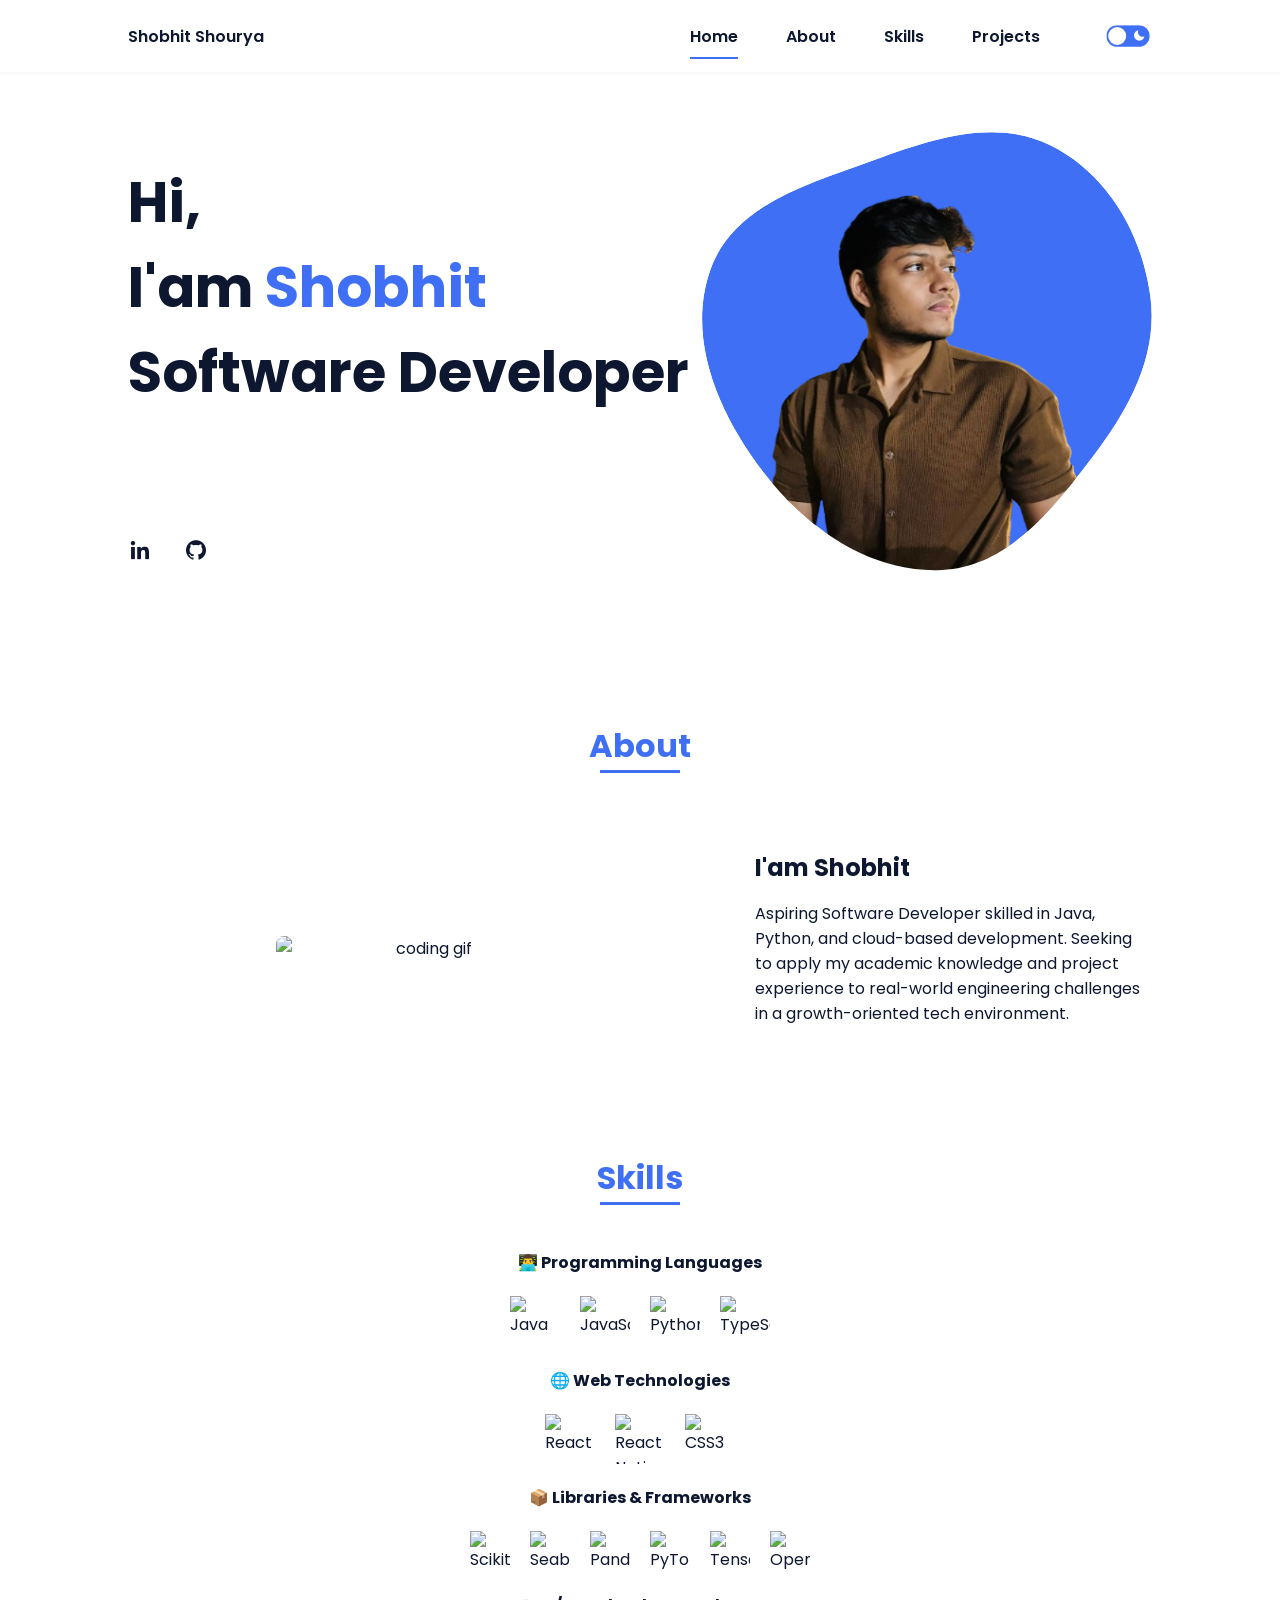
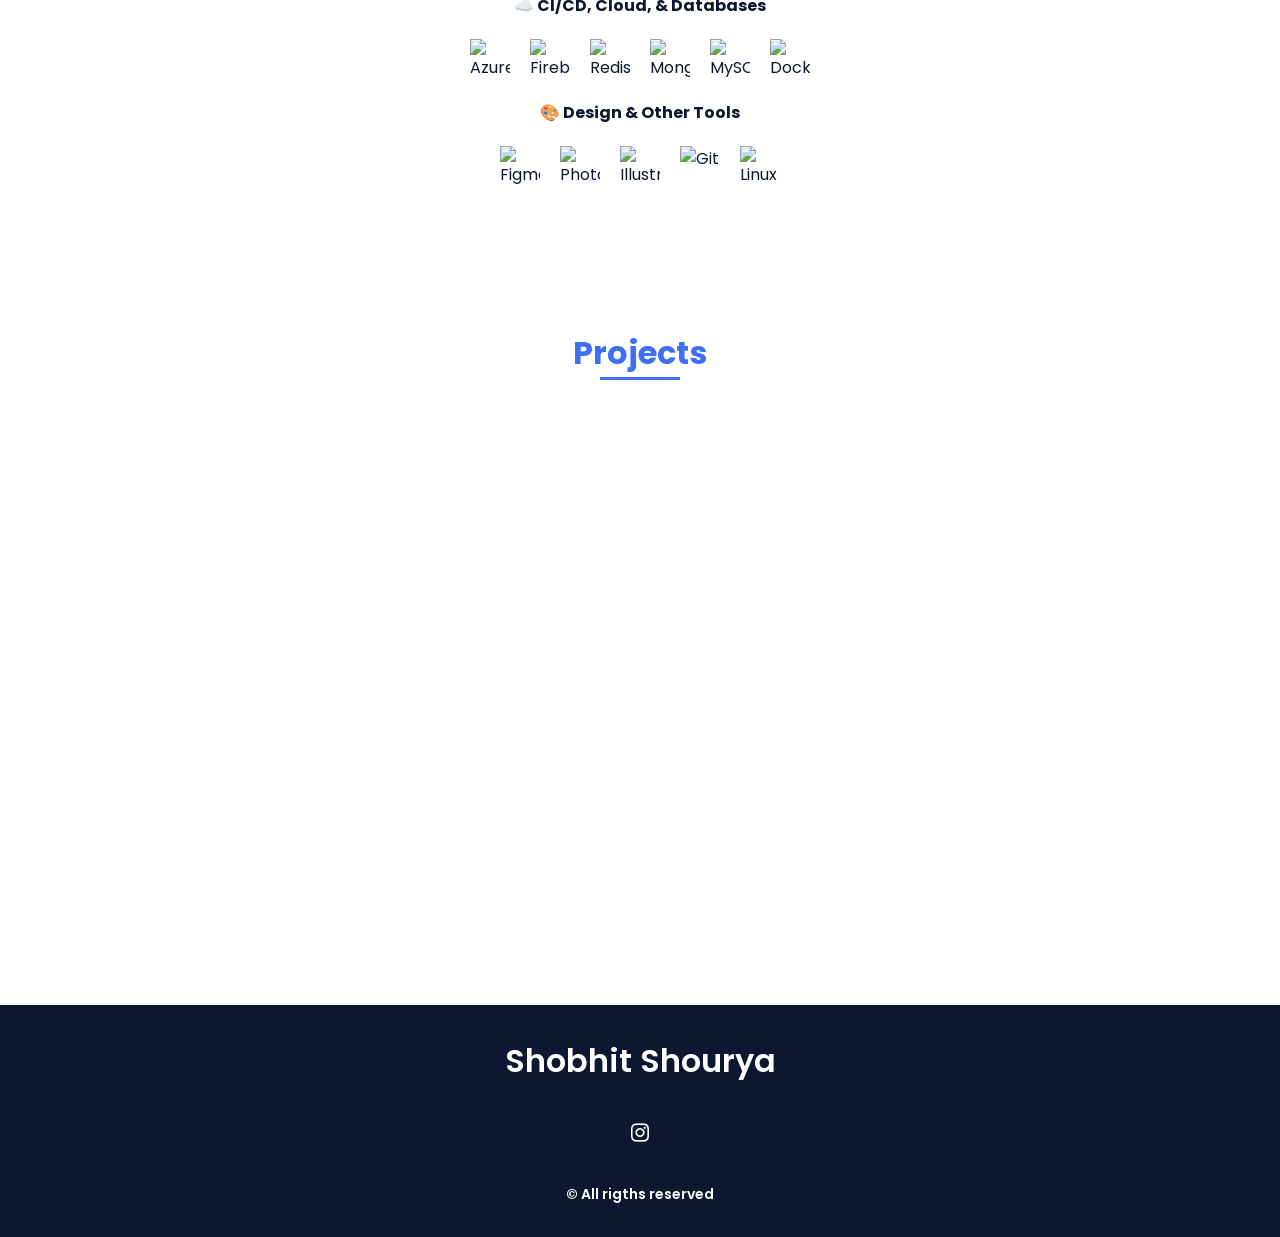
==== index.html @ bffdf773 "Add files via upload" ====
<!DOCTYPE html>
<html lang="en">
    <head>
        <meta charset="UTF-8">
        <meta name="viewport" content="width=device-width, initial-scale=1.0">

        <link rel="stylesheet" href="styles.css">

        <!-- =====BOX ICONS===== -->
        <link href='https://cdn.jsdelivr.net/npm/boxicons@2.0.5/css/boxicons.min.css' rel='stylesheet'>

        <title>Portfolio website complete</title>
    </head>
    <body>
        <!--===== HEADER =====-->
        <header class="l-header">
            <nav class="nav bd-grid">
                <div>
                    <a href="#" class="nav__logo">Shobhit Shourya</a>
                </div>

                <div class="nav__menu" id="nav-menu">
                    <ul class="nav__list">
                        <li class="nav__item"><a href="#home" class="nav__link active-link">Home</a></li>
                        <li class="nav__item"><a href="#about" class="nav__link">About</a></li>
                        <li class="nav__item"><a href="#skills" class="nav__link">Skills</a></li>
                        <li class="nav__item"><a href="#work" class="nav__link">Projects</a></li>
                        <li class="nav__item">
                            <div class="theme-switch">
                                <input type="checkbox" id="theme-toggle" class="theme-toggle">
                                <label for="theme-toggle" class="toggle-label">
                                    <i class='bx bxs-sun'></i>
                                    <i class='bx bxs-moon'></i>
                                </label>
                            </div>
                        </li>
                    </ul>
                </div>

                <div class="nav__toggle" id="nav-toggle">
                    <i class='bx bx-menu'></i>
                </div>
            </nav>
        </header>

        <main class="l-main">
            <!--===== HOME =====-->
            <section class="home bd-grid" id="home">
                <div class="home__data">
                    <h1 class="home__title">Hi,<br>I'am <span class="home__title-color">Shobhit</span><br> Software Developer</h1>
                </div>

                <div class="home__social">
                    <a href="https://www.linkedin.com/in/shobhit-shourya-35b3a8248/" class="home__social-icon"><i class='bx bxl-linkedin'></i></a>
                    <a href="https://github.com/shob0902" class="home__social-icon"><i class='bx bxl-github' ></i></a>
                </div>

                <div class="home__img">
                    <svg class="home__blob" viewBox="0 0 479 467" xmlns="http://www.w3.org/2000/svg" xmlns:xlink="http://www.w3.org/1999/xlink">
                        <mask id="mask0" mask-type="alpha">
                            <path d="M9.19024 145.964C34.0253 76.5814 114.865 54.7299 184.111 29.4823C245.804 6.98884 311.86 -14.9503 370.735 14.143C431.207 44.026 467.948 107.508 477.191 174.311C485.897 237.229 454.931 294.377 416.506 344.954C373.74 401.245 326.068 462.801 255.442 466.189C179.416 469.835 111.552 422.137 65.1576 361.805C17.4835 299.81 -17.1617 219.583 9.19024 145.964Z"/>
                        </mask>
                        <g mask="url(#mask0)">
                            <path d="M9.19024 145.964C34.0253 76.5814 114.865 54.7299 184.111 29.4823C245.804 6.98884 311.86 -14.9503 370.735 14.143C431.207 44.026 467.948 107.508 477.191 174.311C485.897 237.229 454.931 294.377 416.506 344.954C373.74 401.245 326.068 462.801 255.442 466.189C179.416 469.835 111.552 422.137 65.1576 361.805C17.4835 299.81 -17.1617 219.583 9.19024 145.964Z"/>
                            <image class="home__blob-img" x="50" y="60" href="pw1.png"/>
                        </g>
                    </svg>
                </div>
            </section>

            <!--===== ABOUT =====-->
            <section class="about section " id="about">
                <h2 class="section-title">About</h2>

                <div class="about__container bd-grid">
                    <div class="about__img">
                        <div align="center" style="margin-top: 20px;">
   <div align="center" style="margin-top: 20px;">
  <img src="https://media4.giphy.com/media/v1.Y2lkPTc5MGI3NjExeThmNGhtN3R1dTJmMWxxcmoyODR4ZnVrZjJjd2I2Mzg4M2p2MDBqcCZlcD12MV9pbnRlcm5hbF9naWZfYnlfaWQmY3Q9Zw/f3iwJFOVOwuy7K6FFw/giphy.gif" 
       alt="coding gif" 
       class="about__gif">
</div>

</div>

                    </div>
                    
                    <div>
                        <h2 class="about__subtitle">I'am Shobhit</h2>
                        <p class="about__text">Aspiring Software Developer skilled in Java, Python, and cloud-based development. Seeking to apply my academic knowledge and project experience to real-world engineering challenges in a growth-oriented tech environment.</p>           
                    </div>                                   
                </div>
            </section>

            <!--===== SKILLS =====-->
            <section class="skills section" id="skills">
                <h2 class="section-title">Skills</h2>

               <h4 align="center">👨‍💻 Programming Languages</h4>
<div class="icon-row">
  <img src="https://raw.githubusercontent.com/devicons/devicon/master/icons/java/java-original.svg" alt="Java" width="50" height="50"/>
  <img src="https://raw.githubusercontent.com/devicons/devicon/master/icons/javascript/javascript-original.svg" alt="JavaScript" width="50" height="50"/>
  <img src="https://raw.githubusercontent.com/devicons/devicon/master/icons/python/python-original.svg" alt="Python" width="50" height="50"/>
  <img src="https://raw.githubusercontent.com/devicons/devicon/master/icons/typescript/typescript-original.svg" alt="TypeScript" width="50" height="50"/>
</div>

<h4 align="center">🌐 Web Technologies</h4>
<div class="icon-row">
  <img src="https://raw.githubusercontent.com/devicons/devicon/master/icons/react/react-original-wordmark.svg" alt="React" width="50" height="50"/>
  <img src="https://reactnative.dev/img/header_logo.svg" alt="React Native" width="50" height="50"/>
  <img src="https://raw.githubusercontent.com/devicons/devicon/master/icons/css3/css3-original-wordmark.svg" alt="CSS3" width="50" height="50"/>
</div>

<h4 align="center">📦 Libraries & Frameworks</h4>
<div class="icon-row">
  <img src="https://upload.wikimedia.org/wikipedia/commons/0/05/Scikit_learn_logo_small.svg" alt="Scikit Learn" width="40" height="40"/>
  <img src="https://seaborn.pydata.org/_images/logo-mark-lightbg.svg" alt="Seaborn" width="40" height="40"/>
  <img src="https://raw.githubusercontent.com/devicons/devicon/2ae2a900d2f041da66e950e4d48052658d850630/icons/pandas/pandas-original.svg" alt="Pandas" width="40" height="40"/> 
  <img src="https://www.vectorlogo.zone/logos/pytorch/pytorch-icon.svg" alt="PyTorch" width="40" height="40"/>
  <img src="https://www.vectorlogo.zone/logos/tensorflow/tensorflow-icon.svg" alt="TensorFlow" width="40" height="40"/>
  <img src="https://opencv.org/wp-content/uploads/2020/07/OpenCV_logo_no_text.png" alt="OpenCV" width="40" height="40"/>
</div>

<h4 align="center">☁️ CI/CD, Cloud, & Databases</h4>
<div class="icon-row">
  <img src="https://www.vectorlogo.zone/logos/microsoft_azure/microsoft_azure-icon.svg" alt="Azure" width="40" height="40"/> 
  <img src="https://www.vectorlogo.zone/logos/firebase/firebase-icon.svg" alt="Firebase" width="40" height="40"/> 
  <img src="https://www.vectorlogo.zone/logos/redis/redis-icon.svg" alt="Redis" width="40" height="40"/>
  <img src="https://raw.githubusercontent.com/devicons/devicon/master/icons/mongodb/mongodb-original-wordmark.svg" alt="MongoDB" width="40" height="40"/> 
  <img src="https://raw.githubusercontent.com/devicons/devicon/master/icons/mysql/mysql-original-wordmark.svg" alt="MySQL" width="40" height="40"/> 
  <img src="https://raw.githubusercontent.com/devicons/devicon/master/icons/docker/docker-original-wordmark.svg" alt="Docker" width="40" height="40"/>
</div>

<h4 align="center">🎨 Design & Other Tools</h4>
<div class="icon-row">
  <img src="https://www.vectorlogo.zone/logos/figma/figma-icon.svg" alt="Figma" width="40" height="40"/> 
  <img src="https://raw.githubusercontent.com/devicons/devicon/master/icons/photoshop/photoshop-line.svg" alt="Photoshop" width="40" height="40"/> 
  <img src="https://www.vectorlogo.zone/logos/adobe_illustrator/adobe_illustrator-icon.svg" alt="Illustrator" width="40" height="40"/>
  <img src="https://raw.githubusercontent.com/devicons/devicon/master/icons/git/git-original.svg" alt="Git" width="40" height="40"/> 
  <img src="https://raw.githubusercontent.com/devicons/devicon/master/icons/linux/linux-original.svg" alt="Linux" width="40" height="40"/> 
</div>


            </section>

            <!--===== WORK =====-->
           <section class="work section" id="work">
   <h2 class="section-title">Projects</h2>
  <div class="projects-container">
    
    <div class="project-card">
      <h3>Brain Dump to Code</h3>
      <p><b>Tech Stack:</b> TypeScript, VS Code API</p>
      <p><b>Description:</b> A VS Code extension that converts natural language instructions into runnable code across multiple languages, streamlining development and boosting productivity.</p>
    </div>

   <div class="project-card">
  <h3>AutismScope</h3>
  <p><b>Tech Stack:</b> React, Flask, scikit-learn, Docker</p>
  <p><b>Description:</b> Built a full-stack ML Autism Predictor (95% accuracy) with responsive glassmorphism UI/UX design. 
     Deployed via Docker for scalable local/cloud use, achieving sub-second prediction latency and 40% improved engagement.</p>
</div>

<div class="project-card">
  <h3>Stock Price Predictor with Real Market Data</h3>
  <p><b>Tech Stack:</b> TensorFlow.js, Python, yfinance</p>
  <p><b>Description:</b> Developed a web-based stock price predictor using LSTM with 85%+ accuracy on 3 years of Yahoo Finance data. 
     Automated pipeline with 8,400+ data points for weekly retraining and real-time predictions in under 30 seconds.</p>
</div>

    <div class="project-card">
      <h3>Scribl</h3>
      <p><b>Tech Stack:</b> JavaScript</p>
      <p><b>Description:</b> A simple yet elegant note-taking web app designed for ease of thought organization and management—helping users jot down, organize, and retrieve ideas effortlessly.</p>
    </div>

    <div class="project-card">
      <h3>CleanIT</h3>
      <p><b>Tech Stack:</b> TypeScript</p>
      <p><b>Description:</b> A smart and user-friendly scheduling application designed for hostel students. It allows users to conveniently book and manage room cleaning services around their schedules.</p>
    </div>

    <div class="project-card">
      <h3>Password Generator</h3>
      <p><b>Tech Stack:</b> Python (Tkinter GUI)</p>
      <p><b>Description:</b> A GUI-based password generator that creates secure, customizable passwords by combining uppercase, lowercase letters, numbers, and symbols—prioritizing ease of use and security.</p>
    </div>

  </div>
</section>

<footer class="footer">
            <p class="footer__title">Shobhit Shourya</p>
            <div class="footer__social">
                <a href="https://www.instagram.com/shobhit.shourya/" class="footer__icon"><i class='bx bxl-instagram' ></i></a>
            </div>
            <p class="footer__copy">&#169; All rigths reserved</p>
        </footer>

        <!--===== SCROLL REVEAL =====-->
        <script src="https://unpkg.com/scrollreveal"></script>

        <!--===== MAIN JS =====-->
        <script src="assets/js/main.js"></script>

        <!--===== THEME SWITCH =====-->
        <script>
            const themeToggle = document.getElementById('theme-toggle');
            const body = document.body;
            
            // Check for saved theme preference
            const currentTheme = localStorage.getItem('theme');
            if (currentTheme) {
                body.classList.add(currentTheme);
                if (currentTheme === 'dark-theme') {
                    themeToggle.checked = true;
                }
            }

            // Handle theme switch
            themeToggle.addEventListener('change', function() {
                if (this.checked) {
                    body.classList.add('dark-theme');
                    localStorage.setItem('theme', 'dark-theme');
                } else {
                    body.classList.remove('dark-theme');
                    localStorage.setItem('theme', 'light-theme');
                }
            });
        </script>

        <!--===== SCROLL TO TOP BUTTON =====-->
        <div class="scrolltop" id="scroll-top">
            <i class='bx bx-chevron-up scrolltop__icon'></i>
        </div>

        <!--===== SCROLL JS =====-->
        <script>
            // Show scroll top button when scrolling down
            const scrollTop = document.getElementById('scroll-top');
            window.addEventListener('scroll', function() {
                if (this.scrollY >= 560) {
                    scrollTop.classList.add('show-scroll');
                } else {
                    scrollTop.classList.remove('show-scroll');
                }
            });

            // Smooth scroll to top when clicking the button
            scrollTop.addEventListener('click', function() {
                window.scrollTo({
                    top: 0,
                    behavior: 'smooth'
                });
            });

            // Smooth scroll for navigation links
            document.querySelectorAll('a[href^="#"]').forEach(anchor => {
                anchor.addEventListener('click', function(e) {
                    e.preventDefault();
                    const target = document.querySelector(this.getAttribute('href'));
                    if (target) {
                        target.scrollIntoView({
                            behavior: 'smooth',
                            block: 'start'
                        });
                    }
                });
            });
        </script>
    </body>
</html>
---- styles.css ----
/*===== GOOGLE FONTS =====*/
@import url("https://fonts.googleapis.com/css2?family=Poppins:wght@400;600;700&display=swap");
/*===== VARIABLES CSS =====*/
:root {
  --header-height: 3rem;
  --font-semi: 600;
  /*===== Colores =====*/
  /*Purple 260 - Red 355 - Blue 224 - Pink 340*/
  /* HSL color mode */
  --hue-color: 224;
  --first-color: hsl(var(--hue-color), 89%, 60%);
  --second-color: hsl(var(--hue-color), 56%, 12%);
  --body-bg: #fff;
  --text-color: var(--second-color);
  --container-bg: #fff;
  /*===== Fuente y tipografia =====*/
  --body-font: "Poppins", sans-serif;
  --big-font-size: 2rem;
  --h2-font-size: 1.25rem;
  --normal-font-size: .938rem;
  --smaller-font-size: .75rem;
  /*===== Margenes =====*/
  --mb-2: 1rem;
  --mb-4: 2rem;
  --mb-5: 2.5rem;
  --mb-6: 3rem;
  /*===== z index =====*/
  --z-back: -10;
  --z-fixed: 100;
}
@media screen and (min-width: 968px) {
  :root {
    --big-font-size: 3.5rem;
    --h2-font-size: 2rem;
    --normal-font-size: 1rem;
    --smaller-font-size: .875rem;
  }
}

/*===== BASE =====*/
*, ::before, ::after {
  box-sizing: border-box;
}

html {
  scroll-behavior: smooth;
}

html, body {
  transition: background-color 0.3s ease, color 0.3s ease;
}

html {
  background-color: var(--body-bg, #fff);
}

body {
  margin: var(--header-height) 0 0 0;
  font-family: var(--body-font);
  font-size: var(--normal-font-size);
  color: var(--second-color);
  background-color: var(--body-bg, #fff);
  min-height: 100vh;
}

h1, h2, p {
  margin: 0;
}

ul {
  margin: 0;
  padding: 0;
  list-style: none;
}

a {
  text-decoration: none;
}

img {
  max-width: 100%;
  height: auto;
  display: block;
}

/*===== CLASS CSS ===== */
.section-title {
  position: relative;
  font-size: var(--h2-font-size);
  color: var(--first-color);
  margin-top: var(--mb-2);
  margin-bottom: var(--mb-4);
  text-align: center;
}
.section-title::after {
  position: absolute;
  content: "";
  width: 64px;
  height: 0.18rem;
  left: 0;
  right: 0;
  margin: auto;
  top: 2rem;
  background-color: var(--first-color);
}

.section {
  padding-top: 3rem;
  padding-bottom: 2rem;
}

/*===== LAYOUT =====*/
.bd-grid {
  max-width: 1024px;
  display: grid;
  margin-left: var(--mb-2);
  margin-right: var(--mb-2);
}

.l-header {
  width: 100%;
  position: fixed;
  top: 0;
  left: 0;
  z-index: var(--z-fixed);
  background-color: #fff;
  box-shadow: 0 1px 4px rgba(146, 161, 176, 0.15);
}

/*===== NAV =====*/
.nav {
  height: var(--header-height);
  display: flex;
  justify-content: space-between;
  align-items: center;
  font-weight: var(--font-semi);
}
@media screen and (max-width: 767px) {
  .nav__menu {
    position: fixed;
    top: var(--header-height);
    right: -100%;
    width: 80%;
    height: 100%;
    padding: 2rem;
    background-color: var(--second-color);
    transition: 0.5s;
  }
}
.nav__item {
  margin-bottom: var(--mb-4);
}
.nav__link {
  position: relative;
  color: #fff;
}
.nav__link:hover {
  position: relative;
}
.nav__link:hover::after {
  position: absolute;
  content: "";
  width: 100%;
  height: 0.18rem;
  left: 0;
  top: 2rem;
  background-color: var(--first-color);
}
.nav__logo {
  color: var(--second-color);
}
.nav__toggle {
  color: var(--second-color);
  font-size: 1.5rem;
  cursor: pointer;
}

/*Active menu*/
.active-link::after {
  position: absolute;
  content: "";
  width: 100%;
  height: 0.18rem;
  left: 0;
  top: 2rem;
  background-color: var(--first-color);
}

/*=== Show menu ===*/
.show {
  right: 0;
}

/*===== HOME =====*/
.home {
  position: relative;
  row-gap: 5rem;
  padding: 4rem 0 5rem;
}
.home__data {
  align-self: center;
}
.home__title {
  font-size: var(--big-font-size);
  margin-bottom: var(--mb-5);
}
.home__title-color {
  color: var(--first-color);
}
.home__social {
  display: flex;
  flex-direction: column;
}
.home__social-icon {
  width: max-content;
  margin-bottom: var(--mb-2);
  font-size: 1.5rem;
  color: var(--second-color);
}
.home__social-icon:hover {
  color: var(--first-color);
}
.home__img {
  position: absolute;
  right: 0;
  bottom: 0;
  width: 260px;
}
.home__blob {
  fill: var(--first-color);
}
.home__blob-img {
  width: 360px;
}

/*BUTTONS*/
.button {
  display: inline-block;
  background-color: var(--first-color);
  color: #fff;
  padding: 0.75rem 2.5rem;
  font-weight: var(--font-semi);
  border-radius: 0.5rem;
  transition: 0.3s;
}
.button:hover {
  box-shadow: 0px 10px 36px rgba(0, 0, 0, 0.15);
}

/* ===== ABOUT =====*/
.about__container {
  row-gap: 2rem;
  text-align: center;
}
.about__subtitle {
  margin-bottom: var(--mb-2);
}
.about__img {
  justify-self: center;
}
.about__img img {
  width: 200px;
  border-radius: 0.5rem;
}

.about__gif {
  width: 100%;
  max-width: 1600px; /* or whatever limit you want */
}


/* ===== SKILLS =====*/
.skills__container {
  row-gap: 2rem;
  text-align: center;
}
.skills__subtitle {
  margin-bottom: var(--mb-2);
}
.skills__text {
  margin-bottom: var(--mb-4);
}
.skills__data {
  display: flex;
  justify-content: space-between;
  align-items: center;
  position: relative;
  font-weight: var(--font-semi);
  padding: 0.5rem 1rem;
  margin-bottom: var(--mb-4);
  border-radius: 0.5rem;
  box-shadow: 0px 4px 25px rgba(14, 36, 49, 0.15);
}
.skills__icon {
  font-size: 2rem;
  margin-right: var(--mb-2);
  color: var(--first-color);
}
.skills__names {
  display: flex;
  align-items: center;
}
.skills__bar {
  position: absolute;
  left: 0;
  bottom: 0;
  background-color: var(--first-color);
  height: 0.25rem;
  border-radius: 0.5rem;
  z-index: var(--z-back);
}
.skills__html {
  width: 95%;
}
.skills__css {
  width: 85%;
}
.skills__js {
  width: 65%;
}
.skills__ux {
  width: 85%;
}
.skills__img {
  border-radius: 0.5rem;
}
.icon-row {
  display: flex;
  justify-content: center; /* centers them horizontally */
  align-items: center;
  gap: 20px; /* space between icons */
  margin: 15px 0;
}


/* ===== WORK =====*/
.projects-container {
  display: grid;
  grid-template-columns: repeat(auto-fit, minmax(300px, 1fr));
  gap: 2rem;
}

.project-card {
  background: rgba(255, 255, 255, 0.08);
  backdrop-filter: blur(12px);
  border-radius: 1rem;
  padding: 1.5rem;
  box-shadow: 0 8px 24px rgba(31, 38, 135, 0.2);
  border: 1px solid rgba(255, 255, 255, 0.15);
  height: 250px;         /* fixed equal height */
  overflow-y: auto;      /* scroll when needed */
  scrollbar-width: none; /* hide scrollbar (Firefox) */
  -ms-overflow-style: none; /* hide scrollbar (IE/Edge) */
  transition: transform 0.3s ease, box-shadow 0.3s ease;
}

/* Hide scrollbar for Chrome, Safari, Edge */
.project-card::-webkit-scrollbar {
  display: none;
}

.project-card h3 {
  font-size: 1.2rem;
  font-weight: 600;
  color: var(--first-color, #4f46e5); /* fallback to indigo */
  margin-bottom: 0.5rem;
}

.project-card p {
  font-size: 0.95rem;
  color: var(--text-color, #e5e7eb); /* light gray fallback */
  margin: 0.3rem 0;
  line-height: 1.4;
}

.project-card:hover {
  transform: translateY(-6px);
  box-shadow: 0 12px 36px rgba(31, 38, 135, 0.3);
}


/* ===== SCROLL TOP =====*/
.scrolltop {
  position: fixed;
  right: 1rem;
  bottom: -20%;
  display: flex;
  justify-content: center;
  align-items: center;
  padding: 0.5rem;
  background: var(--first-color);
  border-radius: 0.5rem;
  z-index: var(--z-fixed);
  transition: .4s;
  visibility: hidden;
}

.scrolltop:hover {
  background-color: var(--first-color-alt, var(--first-color));
  opacity: 0.8;
}

.scrolltop__icon {
  font-size: 2rem;
  color: #fff;
}

/* Show scroll top */
.show-scroll {
  visibility: visible;
  bottom: 5rem;
}

/* ===== FOOTER =====*/
.footer {
  background-color: var(--second-color);
  color: #fff;
  text-align: center;
  font-weight: var(--font-semi);
  padding: 2rem 0;
}
.footer__title {
  font-size: 2rem;
  margin-bottom: var(--mb-4);
}
.footer__social {
  margin-bottom: var(--mb-4);
}
.footer__icon {
  font-size: 1.5rem;
  color: #fff;
  margin: 0 var(--mb-2);
}
.footer__copy {
  font-size: var(--smaller-font-size);
}

/* ===== THEME SWITCH ===== */
.theme-switch {
  display: flex;
  align-items: center;
  margin-left: var(--mb-2);
}

.theme-toggle {
  display: none;
}

.toggle-label {
  width: 48px;
  height: 24px;
  background-color: var(--first-color);
  border-radius: 50px;
  cursor: pointer;
  display: flex;
  align-items: center;
  justify-content: space-between;
  padding: 5px;
  position: relative;
  transform: scale(0.9);
}

.toggle-label i {
  color: #fff;
  font-size: 14px;
}

.toggle-label:after {
  content: '';
  width: 20px;
  height: 20px;
  background-color: #fff;
  position: absolute;
  border-radius: 50%;
  top: 2px;
  left: 2px;
  transition: 0.3s;
}

.theme-toggle:checked + .toggle-label:after {
  transform: translateX(24px);
}

/* ===== DARK THEME ===== */
.dark-theme {
  --body-bg: #0a1929;
  --container-bg: #132f4c;
  --text-color: #fff;
  --second-color: #fff;
  --first-color: #4D84FF;
  --nav-bg: rgba(10, 25, 41, 0.95);
}

.dark-theme,
.dark-theme body {
  background-color: var(--body-bg);
  color: var(--text-color);
}

/* Ensure sections are transparent in dark mode */
.dark-theme .section {
  background-color: transparent;
}

.dark-theme .l-header {
  background-color: var(--nav-bg);
  backdrop-filter: blur(6px);
  box-shadow: 0 1px 4px rgba(0, 0, 0, 0.1);
}

.dark-theme .nav__logo,
.dark-theme .nav__toggle,
.dark-theme .nav__link {
  color: var(--text-color);
}

.dark-theme .skills__data,
.dark-theme .work__img,
.dark-theme .contact__input,
.dark-theme .about__gif {
  background-color: var(--container-bg);
  box-shadow: 0px 4px 25px rgba(0, 0, 0, 0.2);
  border: 1px solid rgba(255, 255, 255, 0.1);
}

.dark-theme .section-title::after {
  background-color: var(--first-color);
}

.dark-theme .contact__input {
  background-color: var(--container-bg);
  border: 1px solid rgba(255, 255, 255, 0.1);
  color: var(--text-color);
}

.dark-theme .contact__input::placeholder {
  color: rgba(255, 255, 255, 0.7);
}

.dark-theme .home__social-icon {
  color: var(--first-color);
}

.dark-theme .button {
  background-color: var(--first-color);
}

.dark-theme .nav__link:hover::after,
.dark-theme .active-link::after {
  background-color: var(--first-color);
}

.dark-theme .project-card {
  background: rgba(19, 47, 76, 0.5);
  border-color: rgba(255, 255, 255, 0.05);
}

.dark-theme .project-title {
  color: var(--first-color);
}

.dark-theme .project-desc {
  color: var(--text-color);
}

.dark-theme .project-link {
  background-color: var(--first-color);
  color: #fff;
}

.dark-theme .project-link:hover {
  background-color: var(--first-color-alt, var(--first-color));
  opacity: 0.9;
}

.dark-theme .footer {
  background-color: var(--container-bg);
}

.dark-theme .scrolltop {
  background-color: var(--first-color);
  box-shadow: 0 2px 8px rgba(0, 0, 0, 0.3);
}

.dark-theme .scrolltop:hover {
  background-color: var(--first-color-alt, var(--first-color));
  opacity: 0.8;
}

/* ===== MEDIA QUERIES=====*/
@media screen and (max-width: 320px) {
  .home {
    row-gap: 2rem;
  }
  .home__img {
    width: 200px;
  }
}
@media screen and (min-width: 576px) {
  .home {
    padding: 4rem 0 2rem;
  }
  .home__social {
    padding-top: 0;
    padding-bottom: 2.5rem;
    flex-direction: row;
    align-self: flex-end;
  }
  .home__social-icon {
    margin-bottom: 0;
    margin-right: var(--mb-4);
  }
  .home__img {
    width: 300px;
    bottom: 25%;
  }
  .about__container {
    grid-template-columns: 1.2fr 0.8fr;
    align-items: center;
    text-align: initial;
    gap: 2rem;
  }
  .skills__container {
    grid-template-columns: 0.7fr;
    justify-content: center;
    column-gap: 1rem;
  }
  .work__container {
    grid-template-columns: 1fr;
    max-width: 800px;
    margin: 0 auto;
    padding-top: 2rem;
  }
  .contact__form {
    width: 360px;
    padding-top: 2rem;
  }
  .contact__container {
    justify-items: center;
  }
}
@media screen and (min-width: 768px) {
  body {
    margin: 0;
  }
  .section {
    padding-top: 4rem;
    padding-bottom: 3rem;
  }
  .section-title {
    margin-bottom: var(--mb-6);
  }
  .section-title::after {
    width: 80px;
    top: 3rem;
  }
  .nav {
    height: calc(var(--header-height) + 1.5rem);
  }
  .nav__list {
    display: flex;
    padding-top: 0;
  }
  .nav__item {
    margin-left: var(--mb-6);
    margin-bottom: 0;
  }
  .nav__toggle {
    display: none;
  }
  .nav__link {
    color: var(--second-color);
  }
  .home {
    padding: 8rem 0 2rem;
  }
  .home__img {
    width: 400px;
    bottom: 10%;
  }
  .about__container {
    padding-top: 2rem;
  }
  .about__img img {
    width: 300px;
  }
  .skills__container {
    grid-template-columns: repeat(2, 1fr);
    column-gap: 2rem;
    align-items: center;
    text-align: initial;
  }
  .work__container {
    grid-template-columns: repeat(3, 1fr);
    column-gap: 2rem;
  }
}
@media screen and (min-width: 992px) {
  .bd-grid {
    margin-left: auto;
    margin-right: auto;
  }
  .home {
    padding: 10rem 0 2rem;
  }
  .home__img {
    width: 450px;
  }
}
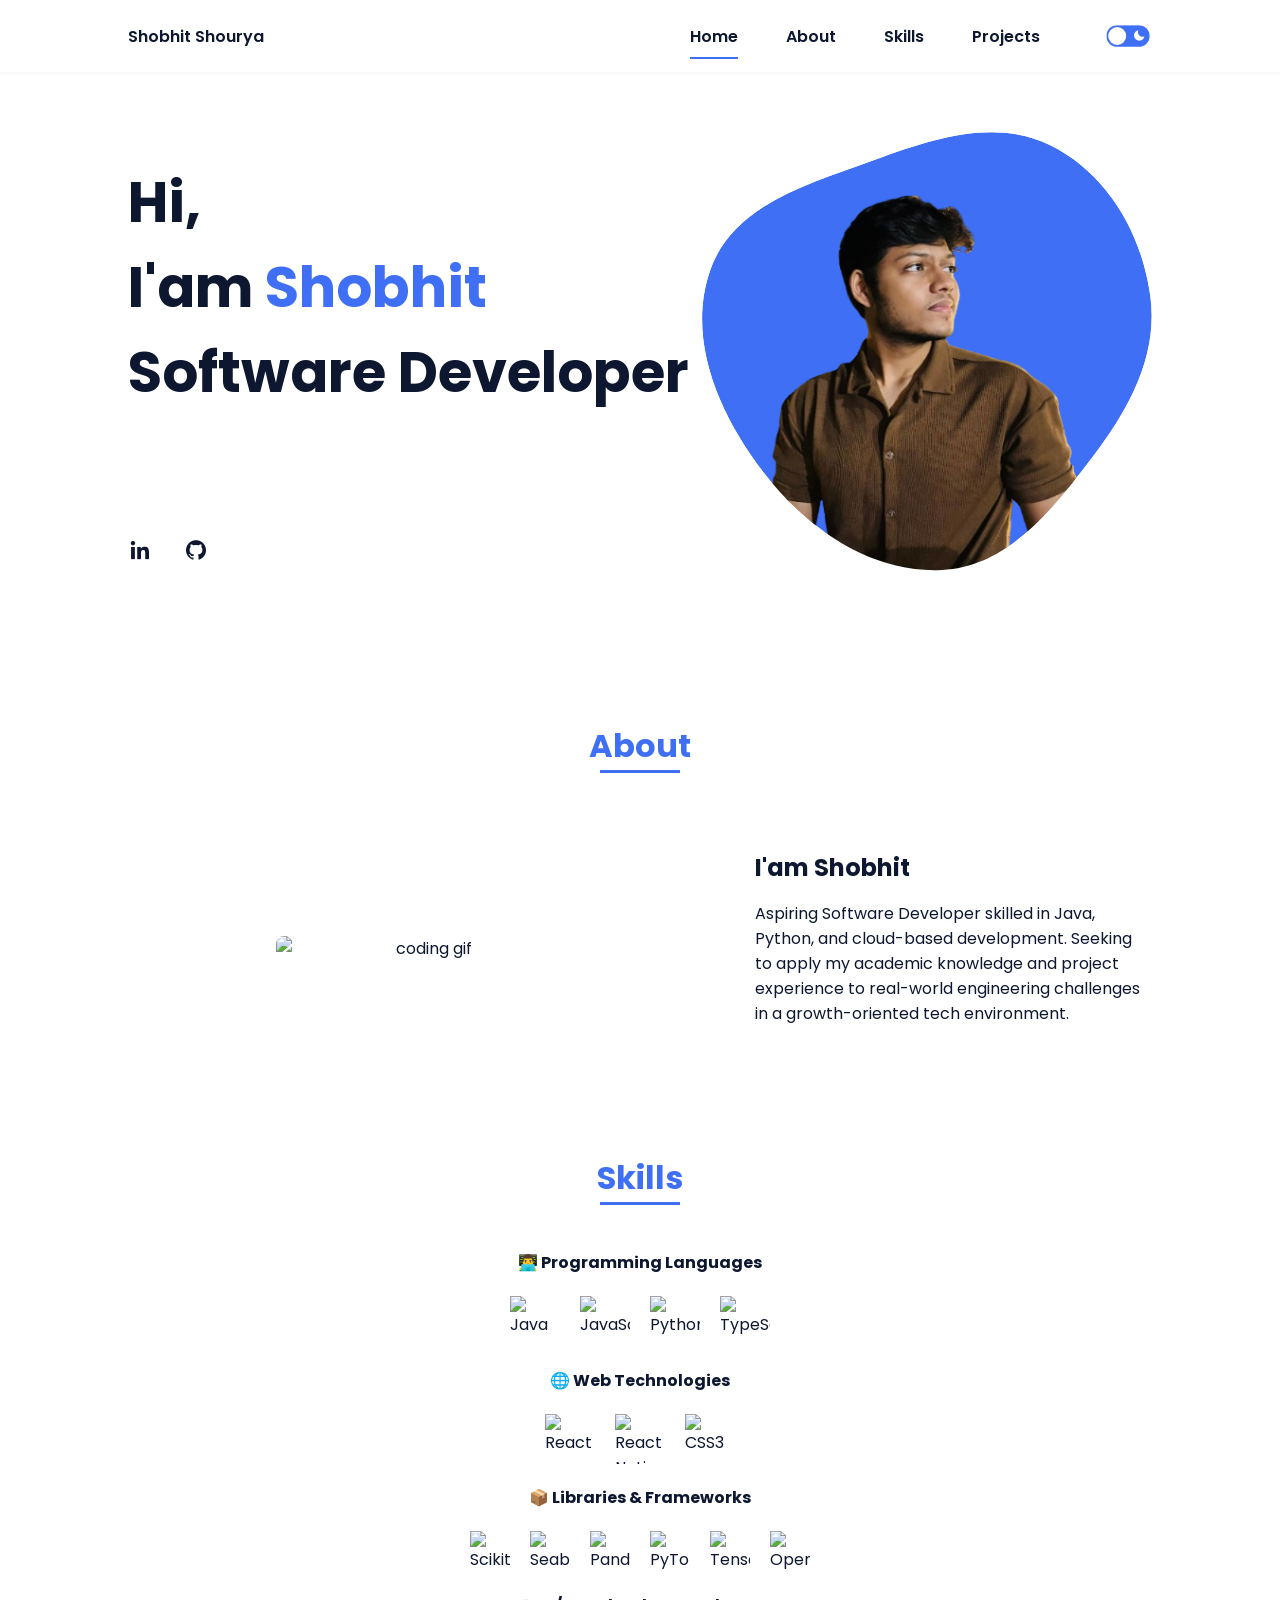
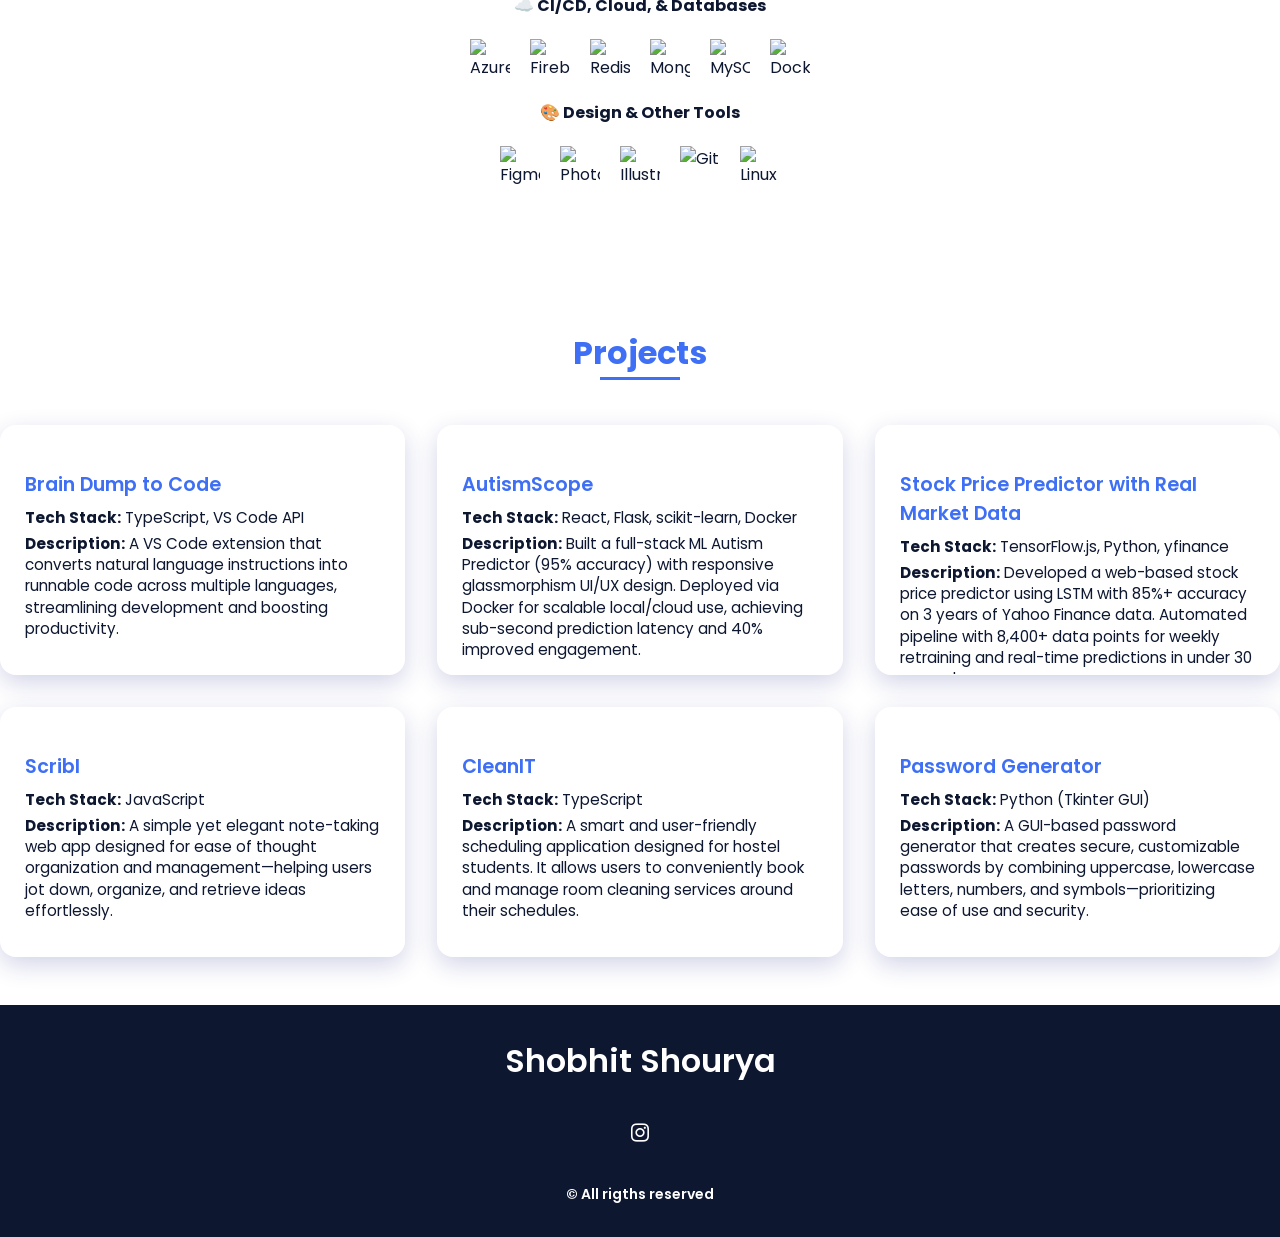
==== commit dd696f86: "Update index.html" ====
--- a/index.html
+++ b/index.html
@@ -267,6 +267,20 @@
                     }
                 });
             });
+
+            // Mobile menu toggle
+  const navToggle = document.getElementById('nav-toggle');
+  const navMenu = document.getElementById('nav-menu');
+  navToggle.addEventListener('click', () => {
+    navMenu.classList.toggle('show');
+  });
+
+  // Close menu when a link is clicked (for better UX)
+  document.querySelectorAll('.nav__link').forEach(link => {
+    link.addEventListener('click', () => {
+      navMenu.classList.remove('show');
+    });
+  });
         </script>
     </body>
-</html>+</html>
